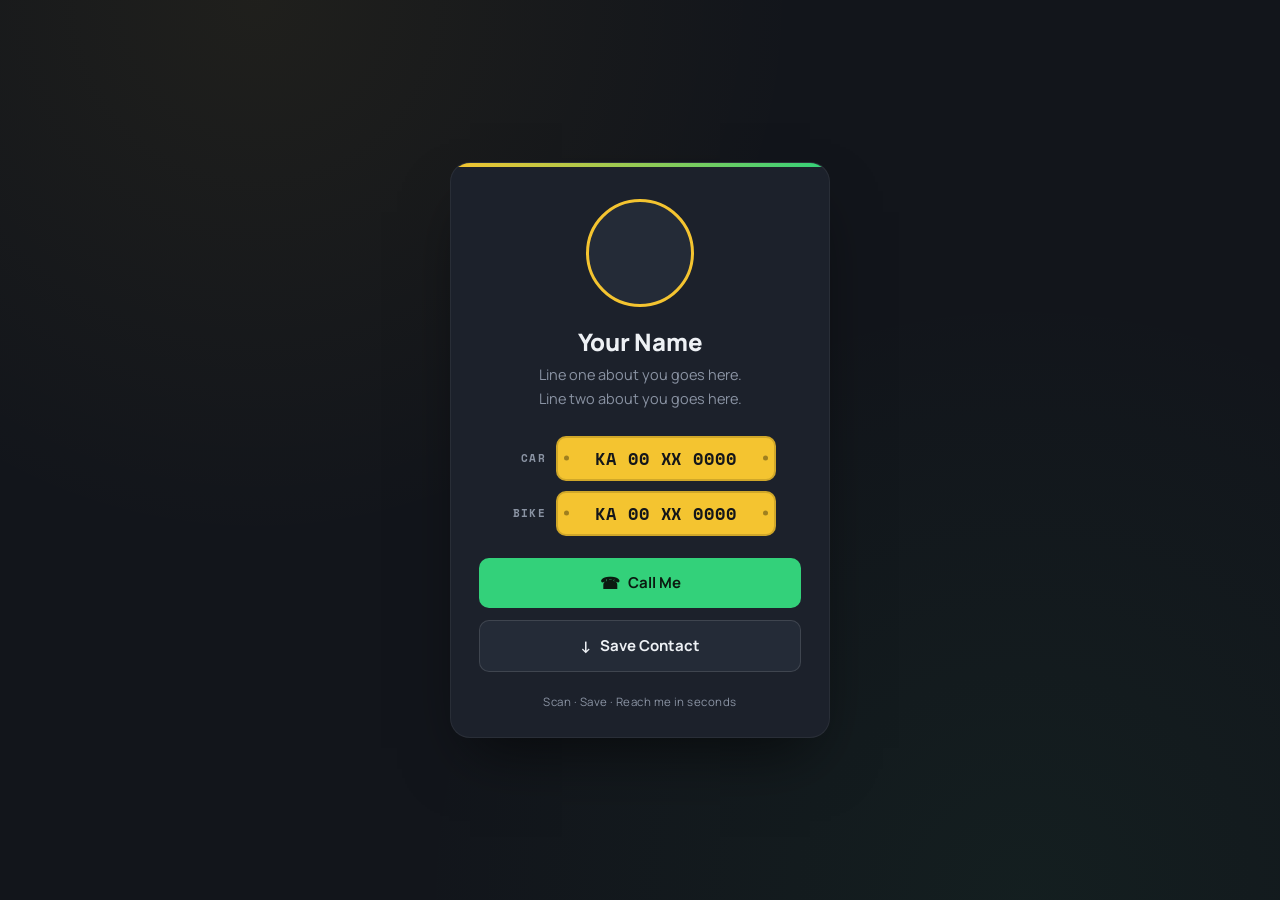
==== index.html @ 9b5b4223 "Add files via upload" ====
<!DOCTYPE html>
<html lang="en">
<head>
<meta charset="UTF-8">
<meta name="viewport" content="width=device-width, initial-scale=1.0">
<title>Contact Card</title>
<meta name="description" content="Scan-to-contact card">
<link rel="preconnect" href="https://fonts.googleapis.com">
<link rel="preconnect" href="https://fonts.gstatic.com" crossorigin>
<link href="https://fonts.googleapis.com/css2?family=Space+Mono:wght@400;700&family=Manrope:wght@400;500;700;800&display=swap" rel="stylesheet">
<link rel="stylesheet" href="style.css">
</head>
<body>

<div class="wrap">
  <main class="card" role="main">

    <div class="avatar-slot">
      <img id="photo" src="photo.jpg" alt="Profile photo" onerror="this.style.display='none'; document.getElementById('initials').style.display='flex';">
      <div id="initials" class="initials"></div>
    </div>

    <h1 id="name" class="name">Your Name</h1>
    <p id="bio1" class="bio-line">Line one about you goes here.</p>
    <p id="bio2" class="bio-line">Line two about you goes here.</p>

    <div class="plates">
      <div class="plate-row">
        <span class="plate-label">CAR</span>
        <span id="carNumber" class="plate">KA 00 XX 0000</span>
      </div>
      <div class="plate-row">
        <span class="plate-label">BIKE</span>
        <span id="bikeNumber" class="plate">KA 00 XX 0000</span>
      </div>
    </div>

    <div class="actions">
      <a id="callBtn" class="btn btn-call" href="tel:+910000000000">
        <span class="btn-icon">&#9742;</span> Call Me
      </a>
      <button id="vcardBtn" class="btn btn-save" type="button">
        <span class="btn-icon">&#8595;</span> Save Contact
      </button>
    </div>

    <p class="footnote">Scan &middot; Save &middot; Reach me in seconds</p>
  </main>
</div>

<script src="script.js"></script>
</body>
</html>
---- style.css ----
:root {
  --bg: #12151b;
  --surface: #1c212b;
  --surface-2: #242b37;
  --plate-yellow: #f4c430;
  --ink: #14161a;
  --text: #eef1f5;
  --muted: #8a93a3;
  --green: #33d17a;
  --radius-lg: 20px;
  --radius-sm: 10px;
}

* { box-sizing: border-box; }

html, body {
  margin: 0;
  padding: 0;
  background: var(--bg);
  color: var(--text);
  font-family: 'Manrope', system-ui, sans-serif;
  -webkit-font-smoothing: antialiased;
}

body {
  background-image:
    radial-gradient(circle at 20% 0%, rgba(244,196,48,0.06), transparent 40%),
    radial-gradient(circle at 80% 100%, rgba(51,209,122,0.05), transparent 45%);
}

.wrap {
  min-height: 100vh;
  display: flex;
  align-items: center;
  justify-content: center;
  padding: 32px 18px;
}

.card {
  width: 100%;
  max-width: 380px;
  background: var(--surface);
  border: 1px solid rgba(255,255,255,0.06);
  border-radius: var(--radius-lg);
  padding: 36px 28px 28px;
  text-align: center;
  box-shadow: 0 30px 60px -20px rgba(0,0,0,0.6);
  position: relative;
  overflow: hidden;
}

.card::before {
  content: "";
  position: absolute;
  top: 0; left: 0; right: 0;
  height: 4px;
  background: linear-gradient(90deg, var(--plate-yellow), var(--green));
}

.avatar-slot {
  width: 108px;
  height: 108px;
  margin: 0 auto 18px;
  position: relative;
  border-radius: 50%;
  overflow: hidden;
  border: 3px solid var(--plate-yellow);
  background: var(--surface-2);
}

.avatar-slot img {
  width: 100%;
  height: 100%;
  object-fit: cover;
  display: block;
}

.initials {
  display: none;
  width: 100%;
  height: 100%;
  align-items: center;
  justify-content: center;
  font-family: 'Space Mono', monospace;
  font-size: 34px;
  font-weight: 700;
  color: var(--plate-yellow);
}

.name {
  font-size: 24px;
  font-weight: 800;
  margin: 0 0 6px;
  letter-spacing: -0.01em;
}

.bio-line {
  margin: 2px 0;
  color: var(--muted);
  font-size: 14.5px;
  line-height: 1.5;
}

.plates {
  margin: 26px 0 22px;
  display: flex;
  flex-direction: column;
  gap: 10px;
}

.plate-row {
  display: flex;
  align-items: center;
  justify-content: center;
  gap: 10px;
}

.plate-label {
  font-family: 'Space Mono', monospace;
  font-size: 11px;
  font-weight: 700;
  letter-spacing: 0.12em;
  color: var(--muted);
  width: 42px;
  text-align: right;
  flex-shrink: 0;
}

.plate {
  font-family: 'Space Mono', monospace;
  font-weight: 700;
  font-size: 17px;
  letter-spacing: 0.05em;
  color: var(--ink);
  background: var(--plate-yellow);
  padding: 8px 14px;
  border-radius: var(--radius-sm);
  border: 2px solid rgba(0,0,0,0.15);
  position: relative;
  flex: 1;
  max-width: 220px;
}

.plate::before, .plate::after {
  content: "";
  position: absolute;
  top: 50%;
  width: 5px;
  height: 5px;
  border-radius: 50%;
  background: rgba(0,0,0,0.35);
  transform: translateY(-50%);
}
.plate::before { left: 6px; }
.plate::after { right: 6px; }

.actions {
  display: flex;
  flex-direction: column;
  gap: 12px;
  margin-top: 6px;
}

.btn {
  display: flex;
  align-items: center;
  justify-content: center;
  gap: 8px;
  padding: 14px 20px;
  border-radius: var(--radius-sm);
  font-family: 'Manrope', sans-serif;
  font-weight: 700;
  font-size: 15px;
  text-decoration: none;
  border: none;
  cursor: pointer;
  transition: transform 0.15s ease, filter 0.15s ease;
}

.btn:active { transform: scale(0.97); }
.btn:focus-visible { outline: 2px solid var(--plate-yellow); outline-offset: 2px; }

.btn-call {
  background: var(--green);
  color: #0b1a10;
}

.btn-save {
  background: var(--surface-2);
  color: var(--text);
  border: 1px solid rgba(255,255,255,0.12);
}

.btn:hover { filter: brightness(1.08); }

.btn-icon { font-size: 16px; }

.footnote {
  margin: 22px 0 0;
  font-size: 11.5px;
  color: var(--muted);
  letter-spacing: 0.04em;
}

@media (prefers-reduced-motion: reduce) {
  .btn { transition: none; }
}
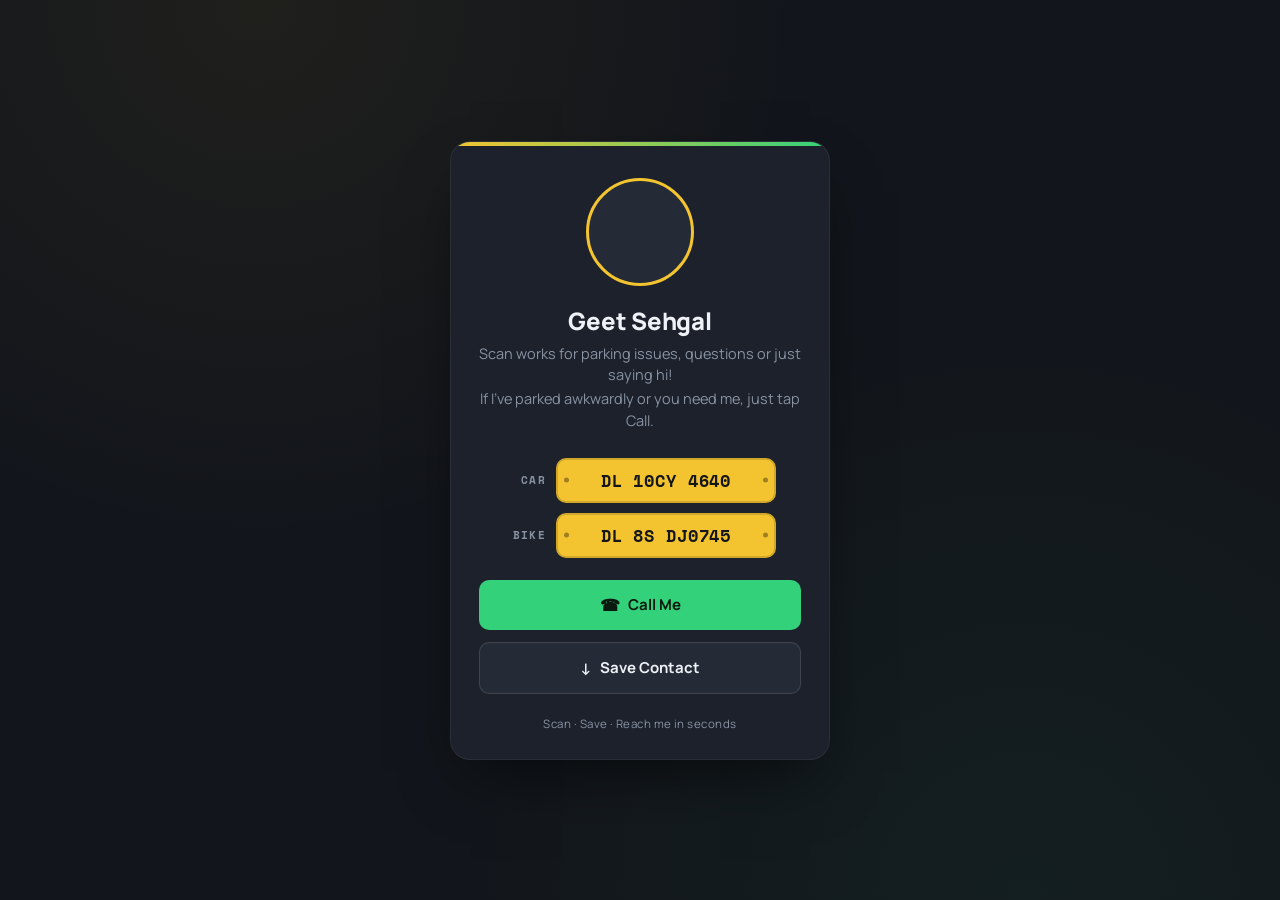
==== commit bac7e370: "Update profile and vehicle information in index.html" ====
--- a/index.html
+++ b/index.html
@@ -16,22 +16,22 @@
   <main class="card" role="main">
 
     <div class="avatar-slot">
-      <img id="photo" src="photo.jpg" alt="Profile photo" onerror="this.style.display='none'; document.getElementById('initials').style.display='flex';">
+      <img id="photo" src="/photo.jpg" alt="Profile photo" onerror="this.style.display='none'; document.getElementById('initials').style.display='flex';">
       <div id="initials" class="initials"></div>
     </div>
 
-    <h1 id="name" class="name">Your Name</h1>
-    <p id="bio1" class="bio-line">Line one about you goes here.</p>
-    <p id="bio2" class="bio-line">Line two about you goes here.</p>
+    <h1 id="name" class="name">Geet Sehgal</h1>
+    <p id="bio1" class="bio-line">Scan works for parking issues, questions or just saying hi!</p>
+    <p id="bio2" class="bio-line">If I've parked awkwardly or you need me, just tap Call.</p>
 
     <div class="plates">
       <div class="plate-row">
         <span class="plate-label">CAR</span>
-        <span id="carNumber" class="plate">KA 00 XX 0000</span>
+        <span id="carNumber" class="plate">DL 10CY 4640</span>
       </div>
       <div class="plate-row">
         <span class="plate-label">BIKE</span>
-        <span id="bikeNumber" class="plate">KA 00 XX 0000</span>
+        <span id="bikeNumber" class="plate">DL 8S DJ0745</span>
       </div>
     </div>
 
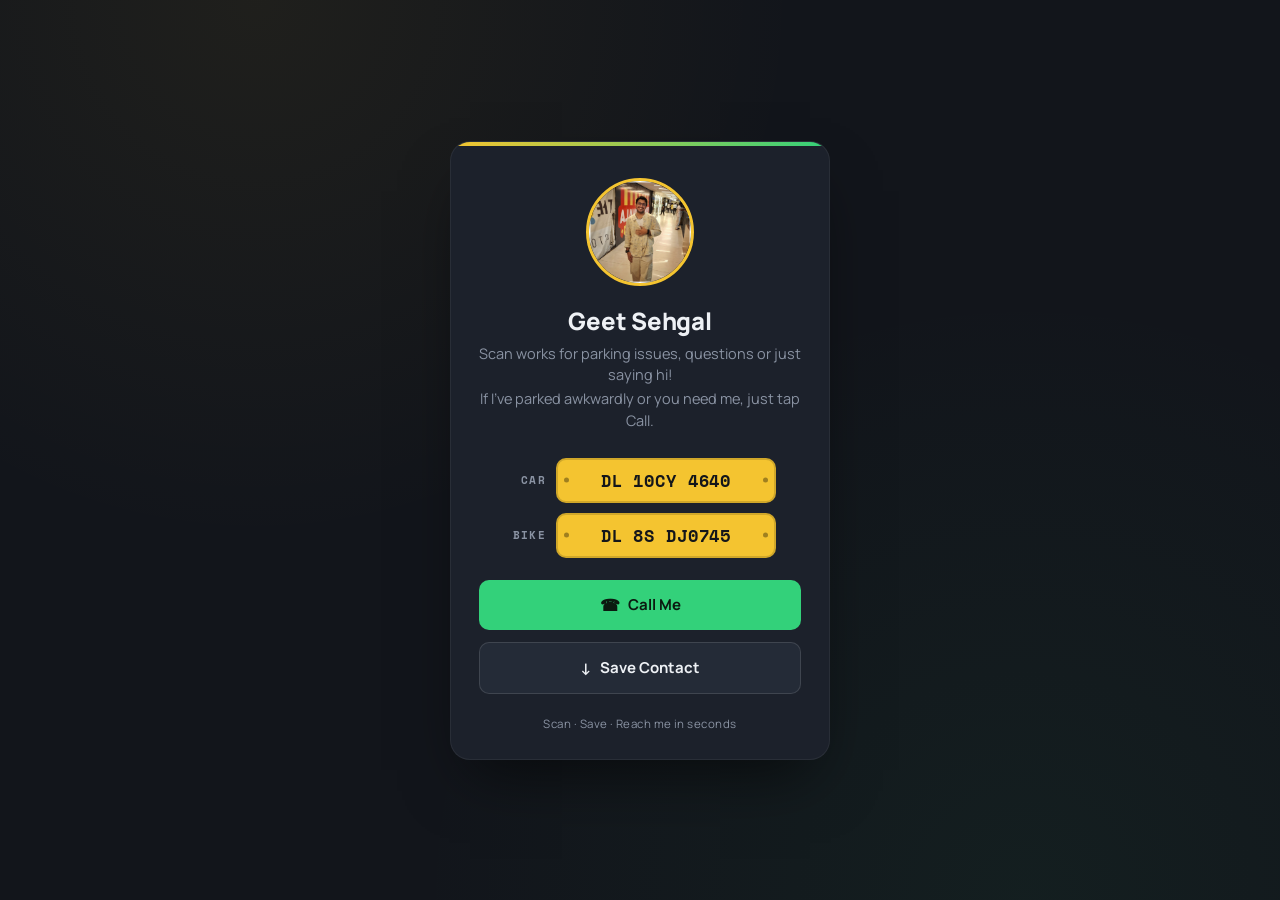
==== commit be40b14c: "Update index.html" ====
--- a/index.html
+++ b/index.html
@@ -16,7 +16,7 @@
   <main class="card" role="main">
 
     <div class="avatar-slot">
-      <img id="photo" src="/photo.jpg" alt="Profile photo" onerror="this.style.display='none'; document.getElementById('initials').style.display='flex';">
+      <img id="photo" src="photo.jpeg" alt="Profile photo" onerror="this.style.display='none'; document.getElementById('initials').style.display='flex';">
       <div id="initials" class="initials"></div>
     </div>
 
